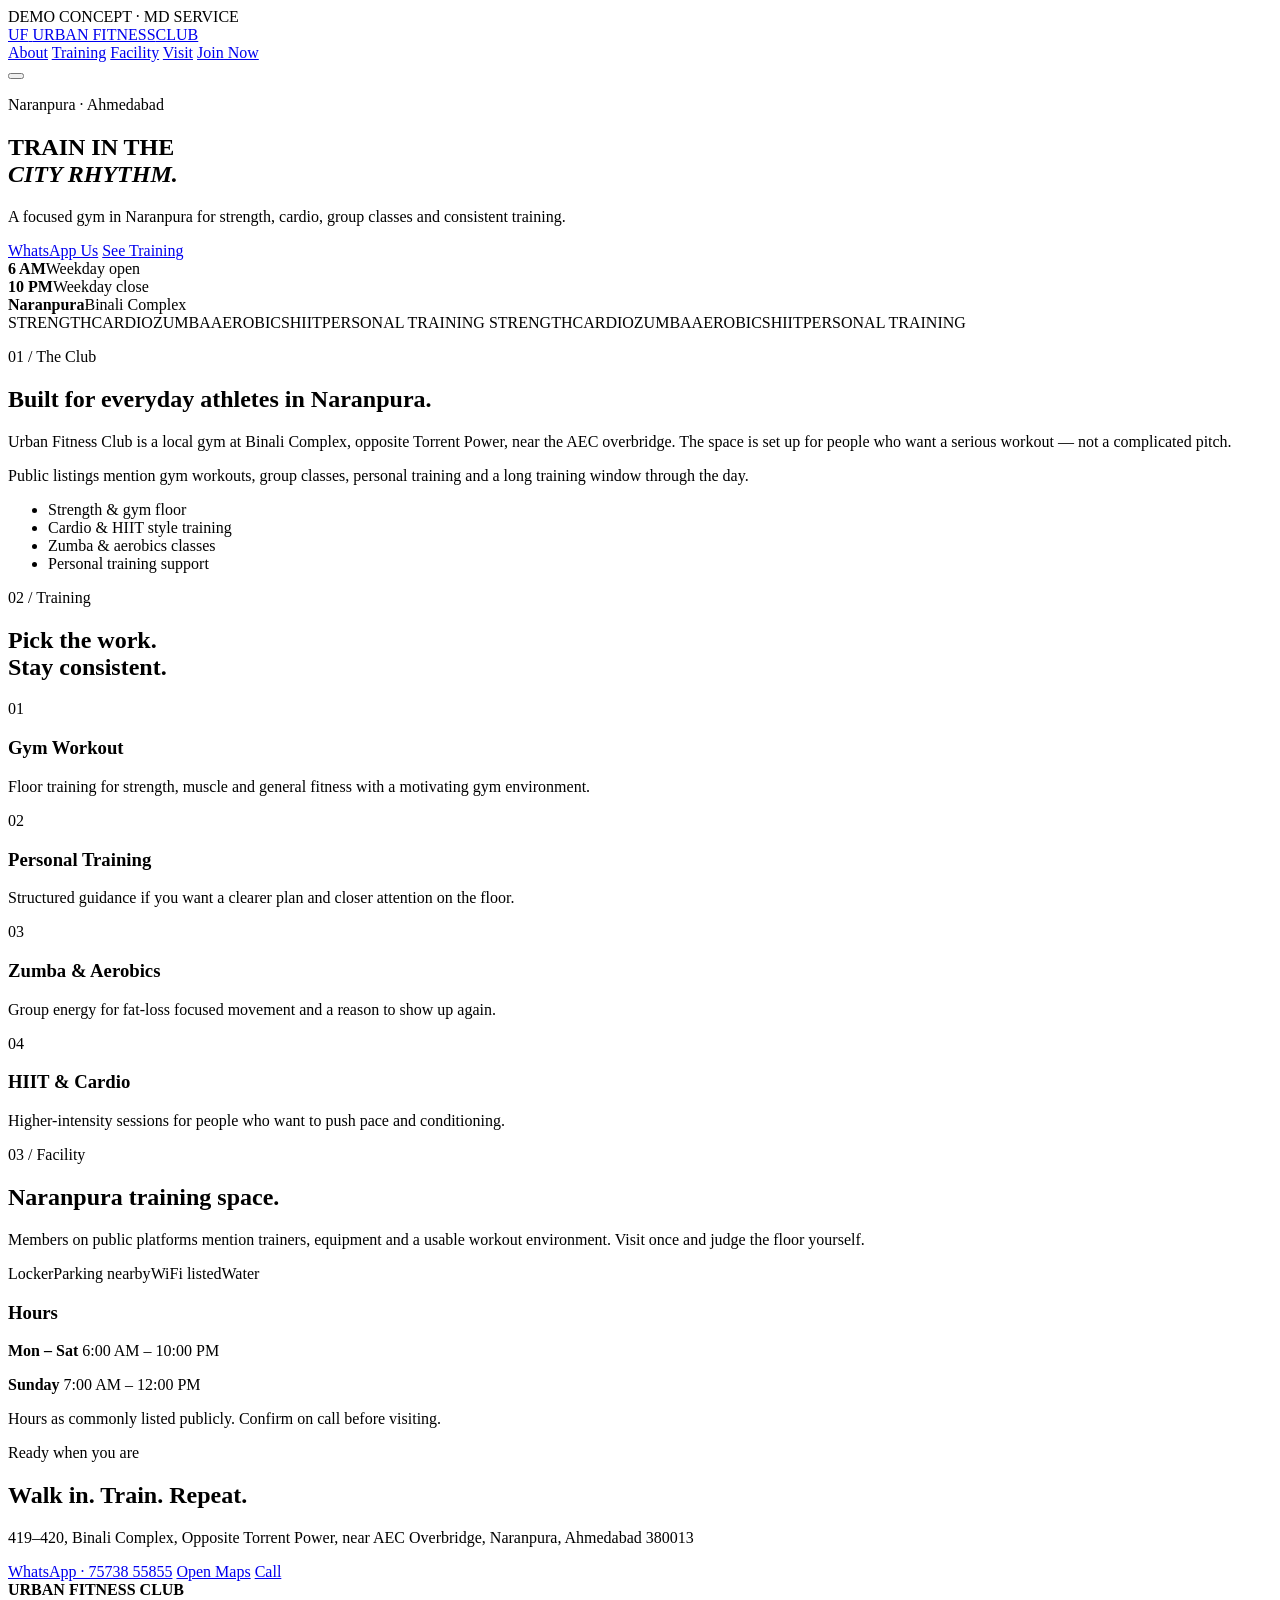
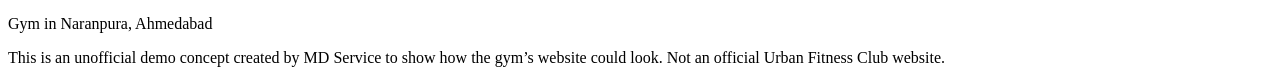
==== index.html @ 400e3967 "Add files via upload" ====
<!DOCTYPE html>
<html lang="en">
<head>
  <meta charset="UTF-8">
  <meta name="viewport" content="width=device-width, initial-scale=1.0">
  <title>Urban Fitness Club | Gym in Naranpura, Ahmedabad</title>
  <meta name="description" content="Urban Fitness Club — gym in Naranpura, Ahmedabad. Strength, cardio, Zumba, aerobics and personal training. Demo website by MD Service.">
  <meta name="robots" content="noindex, nofollow">
  <meta name="theme-color" content="#070708">
  <link rel="preconnect" href="https://fonts.googleapis.com">
  <link rel="preconnect" href="https://fonts.gstatic.com" crossorigin>
  <link href="https://fonts.googleapis.com/css2?family=Bebas+Neue&family=Manrope:wght@400;500;600;700;800&display=swap" rel="stylesheet">
  <link rel="stylesheet" href="css/style.css">
</head>
<body>
  <div class="demo-badge">DEMO CONCEPT · MD SERVICE</div>

  <header class="header" id="header">
    <div class="container nav-wrap">
      <a href="#home" class="logo">
        <span class="logo-mark">UF</span>
        <span class="logo-text">URBAN FITNESS<span>CLUB</span></span>
      </a>
      <nav class="nav" id="nav">
        <a href="#about">About</a>
        <a href="#training">Training</a>
        <a href="#facility">Facility</a>
        <a href="#visit">Visit</a>
        <a href="https://wa.me/917573855855?text=Hi%20Urban%20Fitness%20Club%2C%20I%20want%20to%20know%20about%20membership" class="nav-cta" target="_blank" rel="noopener">Join Now</a>
      </nav>
      <button class="menu-btn" id="menuBtn" aria-label="Menu"><span></span><span></span><span></span></button>
    </div>
  </header>

  <section class="hero" id="home">
    <div class="hero-bg"></div>
    <div class="hero-overlay"></div>
    <div class="container hero-grid">
      <div class="hero-copy reveal">
        <p class="eyebrow">Naranpura · Ahmedabad</p>
        <h1>TRAIN IN THE<br><em>CITY RHYTHM.</em></h1>
        <p class="lead">A focused gym in Naranpura for strength, cardio, group classes and consistent training.</p>
        <div class="hero-actions">
          <a class="btn btn-lime" href="https://wa.me/917573855855?text=Hi%20Urban%20Fitness%20Club%2C%20I%20want%20to%20visit" target="_blank" rel="noopener">WhatsApp Us</a>
          <a class="btn btn-ghost" href="#training">See Training</a>
        </div>
        <div class="hero-meta">
          <div><strong>6 AM</strong><span>Weekday open</span></div>
          <div><strong>10 PM</strong><span>Weekday close</span></div>
          <div><strong>Naranpura</strong><span>Binali Complex</span></div>
        </div>
      </div>
    </div>
  </section>

  <section class="strip">
    <div class="marquee">
      <span>STRENGTH</span><span>CARDIO</span><span>ZUMBA</span><span>AEROBICS</span><span>HIIT</span><span>PERSONAL TRAINING</span>
      <span>STRENGTH</span><span>CARDIO</span><span>ZUMBA</span><span>AEROBICS</span><span>HIIT</span><span>PERSONAL TRAINING</span>
    </div>
  </section>

  <section class="section about" id="about">
    <div class="container about-grid">
      <div class="about-photo reveal"></div>
      <div class="about-text reveal">
        <p class="eyebrow">01 / The Club</p>
        <h2>Built for everyday athletes in Naranpura.</h2>
        <p>Urban Fitness Club is a local gym at Binali Complex, opposite Torrent Power, near the AEC overbridge. The space is set up for people who want a serious workout — not a complicated pitch.</p>
        <p>Public listings mention gym workouts, group classes, personal training and a long training window through the day.</p>
        <ul class="ticks">
          <li>Strength & gym floor</li>
          <li>Cardio & HIIT style training</li>
          <li>Zumba & aerobics classes</li>
          <li>Personal training support</li>
        </ul>
      </div>
    </div>
  </section>

  <section class="section training" id="training">
    <div class="container">
      <div class="section-head reveal">
        <p class="eyebrow">02 / Training</p>
        <h2>Pick the work.<br>Stay consistent.</h2>
      </div>
      <div class="cards">
        <article class="card reveal">
          <span>01</span>
          <h3>Gym Workout</h3>
          <p>Floor training for strength, muscle and general fitness with a motivating gym environment.</p>
        </article>
        <article class="card reveal">
          <span>02</span>
          <h3>Personal Training</h3>
          <p>Structured guidance if you want a clearer plan and closer attention on the floor.</p>
        </article>
        <article class="card reveal">
          <span>03</span>
          <h3>Zumba & Aerobics</h3>
          <p>Group energy for fat-loss focused movement and a reason to show up again.</p>
        </article>
        <article class="card reveal">
          <span>04</span>
          <h3>HIIT & Cardio</h3>
          <p>Higher-intensity sessions for people who want to push pace and conditioning.</p>
        </article>
      </div>
    </div>
  </section>

  <section class="section facility" id="facility">
    <div class="container facility-grid">
      <div class="reveal">
        <p class="eyebrow">03 / Facility</p>
        <h2>Naranpura training space.</h2>
        <p>Members on public platforms mention trainers, equipment and a usable workout environment. Visit once and judge the floor yourself.</p>
        <div class="pills">
          <span>Locker</span><span>Parking nearby</span><span>WiFi listed</span><span>Water</span>
        </div>
      </div>
      <div class="hours reveal">
        <h3>Hours</h3>
        <p><b>Mon – Sat</b> 6:00 AM – 10:00 PM</p>
        <p><b>Sunday</b> 7:00 AM – 12:00 PM</p>
        <p class="fine">Hours as commonly listed publicly. Confirm on call before visiting.</p>
      </div>
    </div>
  </section>

  <section class="cta-band" id="visit">
    <div class="container cta-inner reveal">
      <p class="eyebrow light">Ready when you are</p>
      <h2>Walk in. Train. Repeat.</h2>
      <p>419–420, Binali Complex, Opposite Torrent Power, near AEC Overbridge, Naranpura, Ahmedabad 380013</p>
      <div class="hero-actions">
        <a class="btn btn-lime" href="https://wa.me/917573855855" target="_blank" rel="noopener">WhatsApp · 75738 55855</a>
        <a class="btn btn-ghost" href="https://maps.app.goo.gl/8tFq7s9jig39hPPo7" target="_blank" rel="noopener">Open Maps</a>
        <a class="btn btn-ghost" href="tel:+917573855855">Call</a>
      </div>
    </div>
  </section>

  <footer class="footer">
    <div class="container foot">
      <div>
        <strong>URBAN FITNESS CLUB</strong>
        <p>Gym in Naranpura, Ahmedabad</p>
      </div>
      <p class="fine">This is an unofficial demo concept created by MD Service to show how the gym’s website could look. Not an official Urban Fitness Club website.</p>
    </div>
  </footer>

  <script src="js/script.js"></script>
</body>
</html>
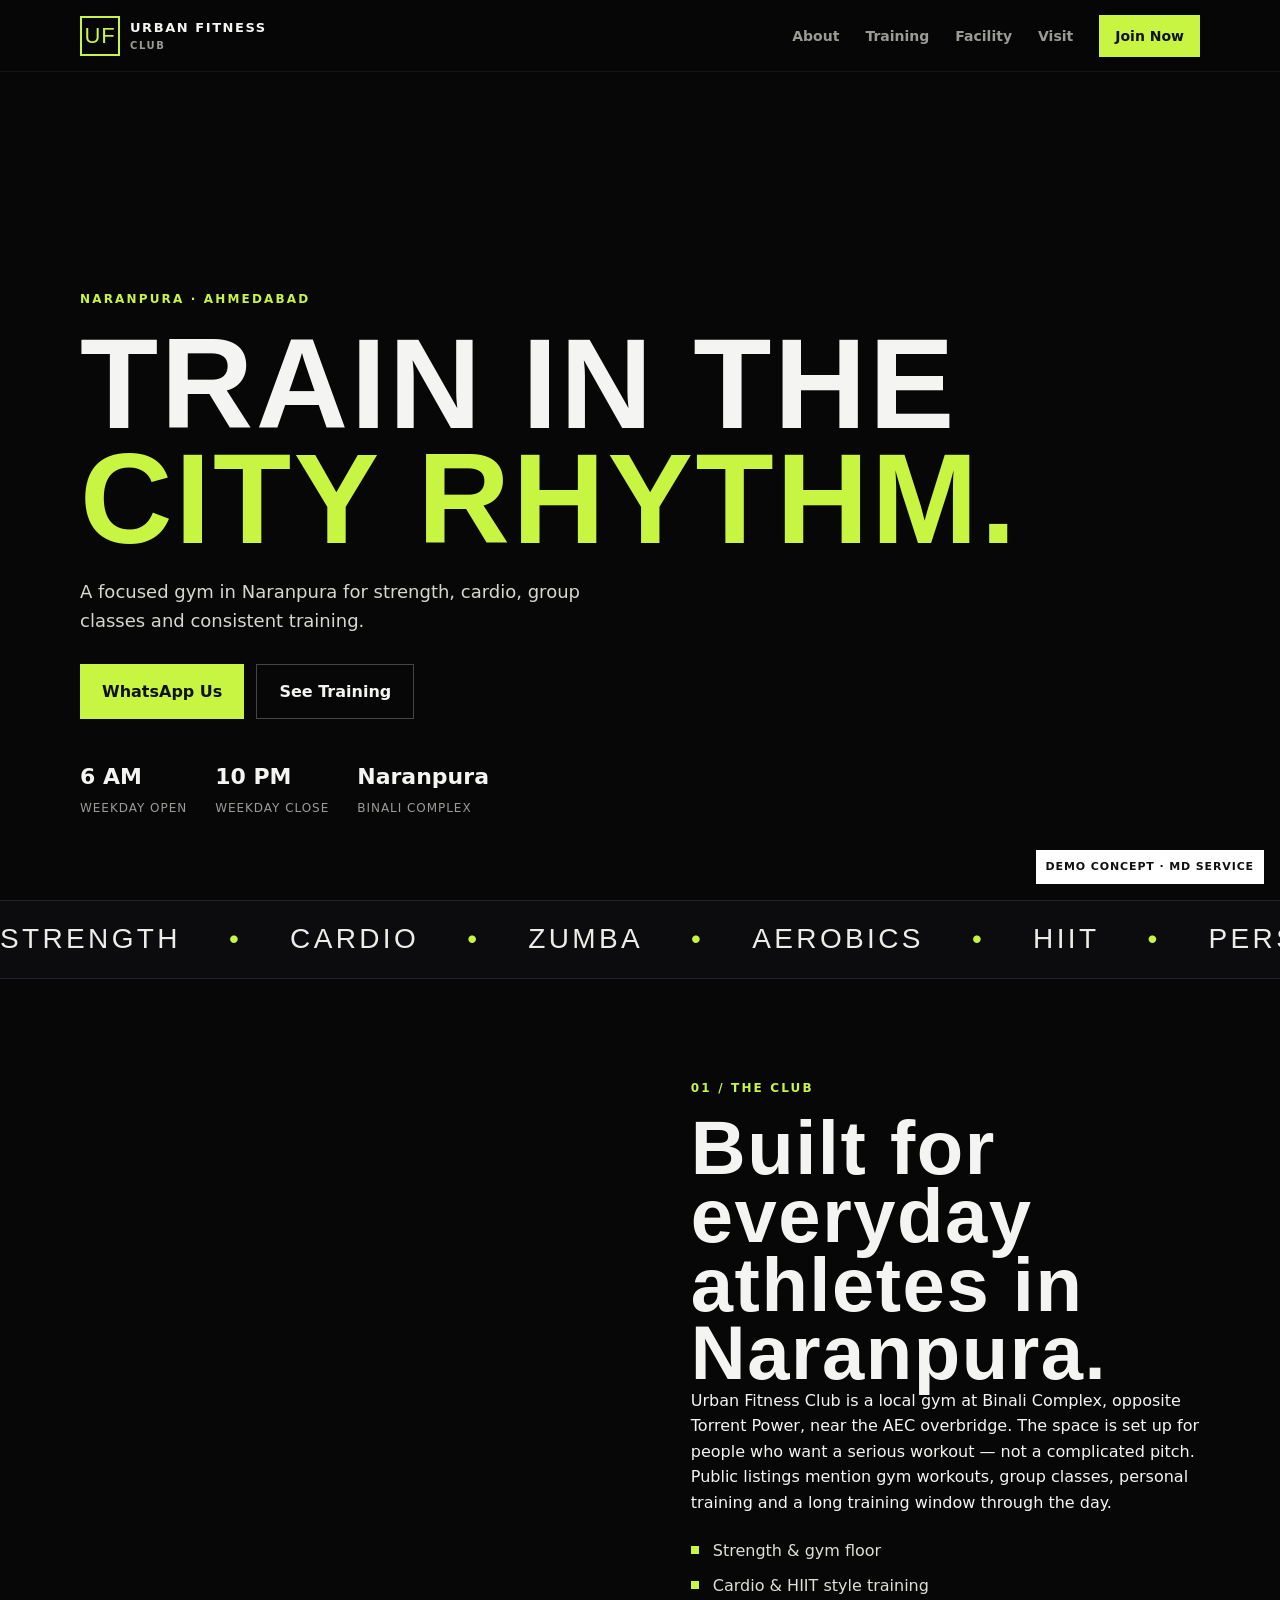
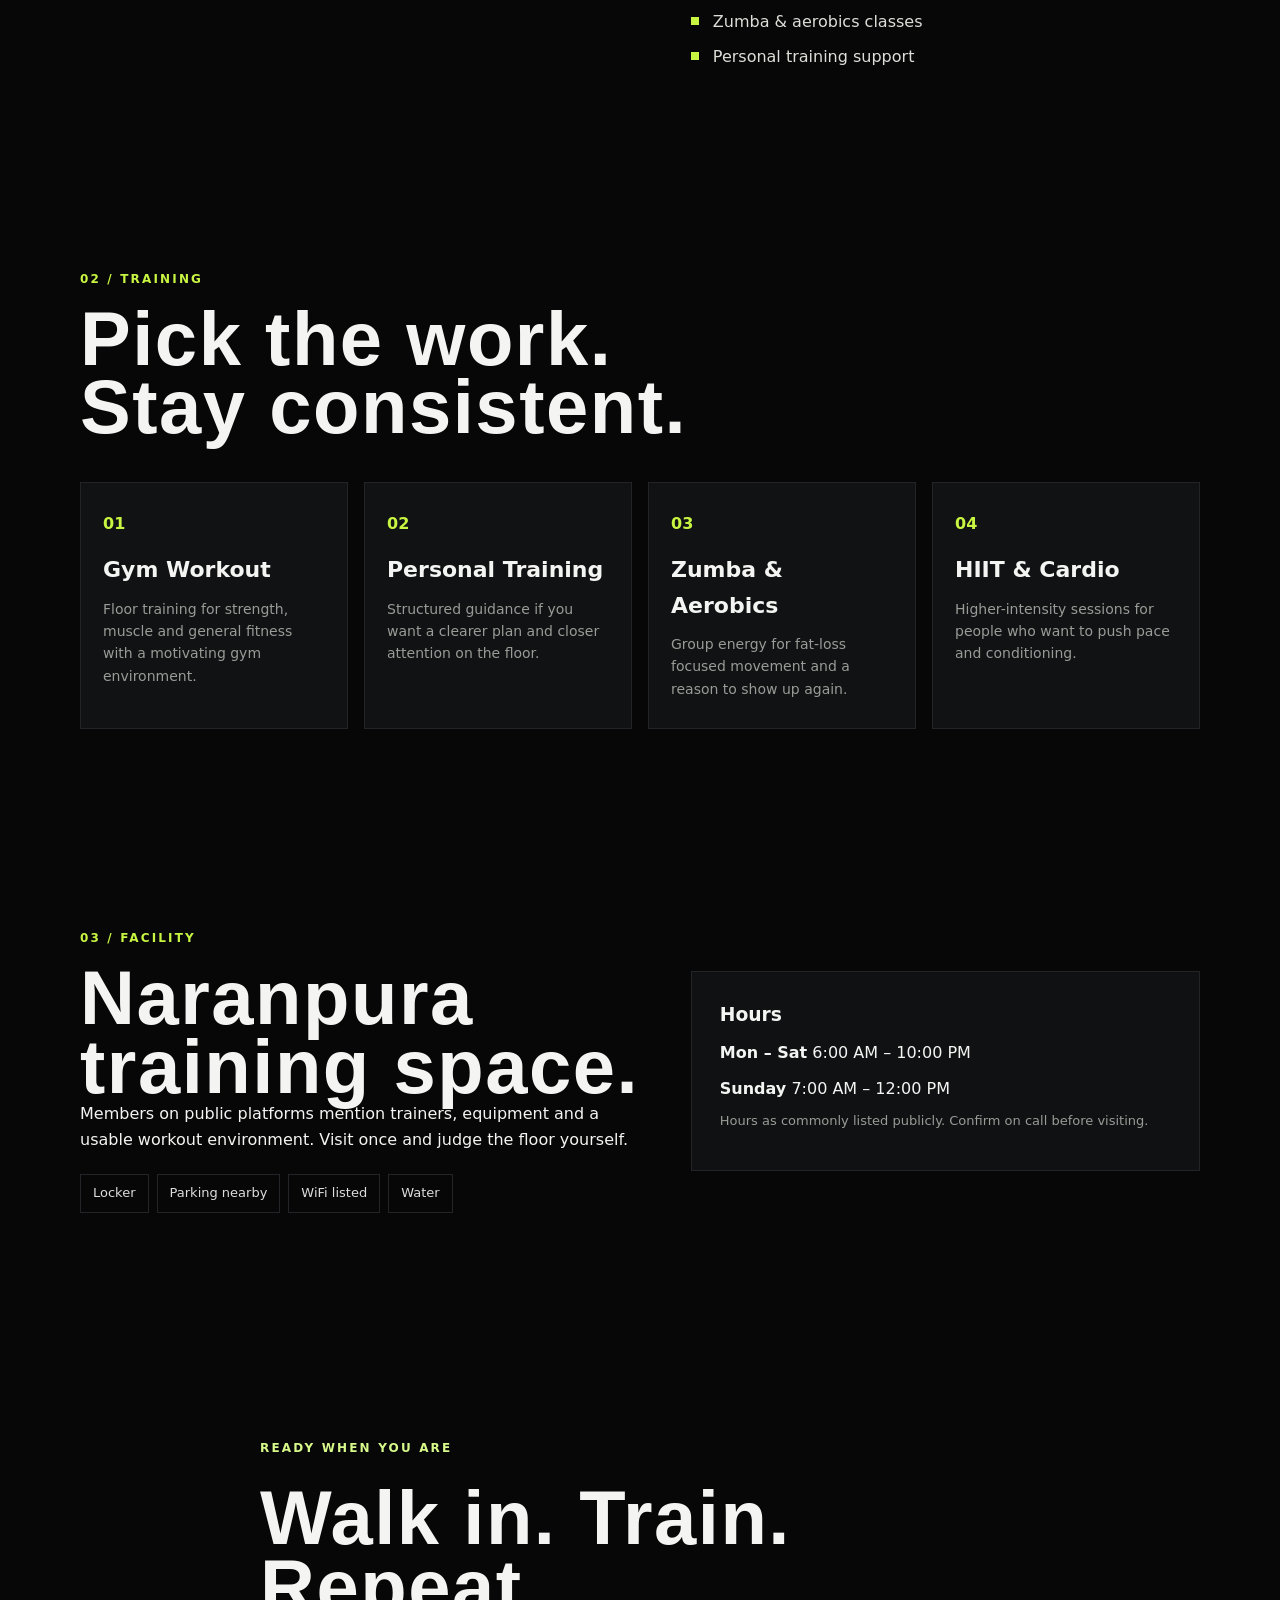
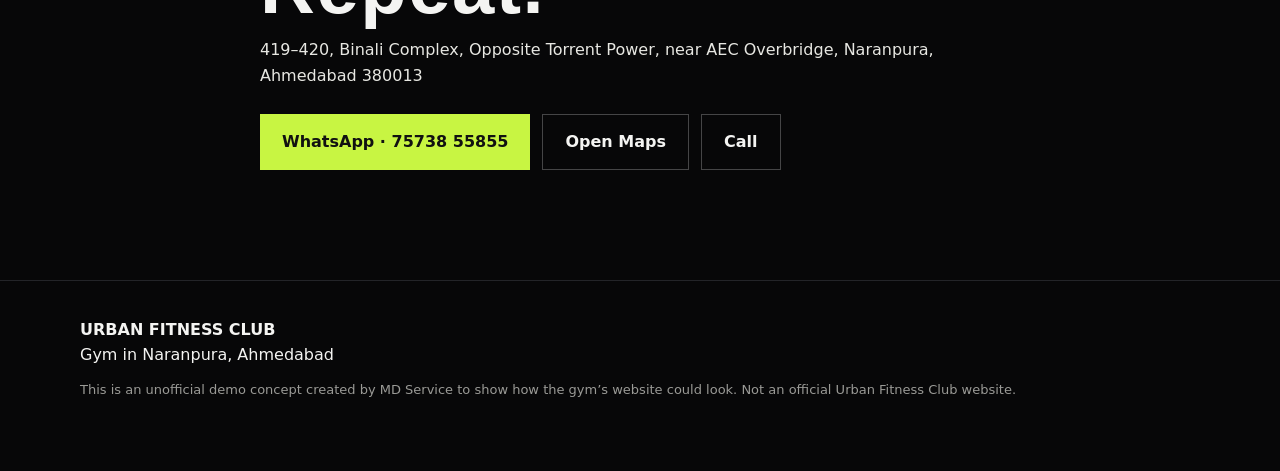
==== commit 24fbfc40: "Rename gymdemo-index.html to index.html" ====
--- a/index.html
+++ b/index.html
@@ -10,7 +10,160 @@
   <link rel="preconnect" href="https://fonts.googleapis.com">
   <link rel="preconnect" href="https://fonts.gstatic.com" crossorigin>
   <link href="https://fonts.googleapis.com/css2?family=Bebas+Neue&family=Manrope:wght@400;500;600;700;800&display=swap" rel="stylesheet">
-  <link rel="stylesheet" href="css/style.css">
+  <style>
+:root {
+  --bg: #070708;
+  --card: #111214;
+  --line: #232428;
+  --text: #f4f4f2;
+  --muted: #9a9a96;
+  --lime: #c8f542;
+  --lime-2: #9adf20;
+}
+* { box-sizing: border-box; margin: 0; padding: 0; }
+html { scroll-behavior: smooth; }
+body {
+  font-family: Manrope, system-ui, sans-serif;
+  background: var(--bg);
+  color: var(--text);
+  line-height: 1.6;
+  overflow-x: hidden;
+}
+img { max-width: 100%; display: block; }
+a { color: inherit; text-decoration: none; }
+.container { width: min(1120px, calc(100% - 40px)); margin: 0 auto; }
+
+.demo-badge {
+  position: fixed; right: 16px; bottom: 16px; z-index: 50;
+  background: #fff; color: #111; font-size: 11px; font-weight: 800;
+  letter-spacing: .08em; padding: 8px 10px;
+}
+
+.header {
+  position: fixed; inset: 0 0 auto 0; z-index: 40;
+  height: 72px; backdrop-filter: blur(16px);
+  background: rgba(7,7,8,.72); border-bottom: 1px solid rgba(255,255,255,.06);
+}
+.nav-wrap { height: 72px; display: flex; align-items: center; justify-content: space-between; }
+.logo { display: flex; align-items: center; gap: 10px; }
+.logo-mark {
+  width: 40px; height: 40px; display: grid; place-items: center;
+  border: 2px solid var(--lime); color: var(--lime);
+  font-family: "Bebas Neue", sans-serif; font-size: 22px; letter-spacing: .04em;
+}
+.logo-text { font-weight: 800; font-size: 13px; letter-spacing: .12em; }
+.logo-text span { display: block; color: var(--muted); font-weight: 600; font-size: 10px; }
+.nav { display: flex; align-items: center; gap: 26px; }
+.nav a { color: var(--muted); font-size: 14px; font-weight: 600; }
+.nav a:hover { color: #fff; }
+.nav-cta {
+  background: var(--lime) !important; color: #111 !important;
+  padding: 10px 16px; font-weight: 800 !important;
+}
+.menu-btn { display: none; background: none; border: 0; width: 28px; cursor: pointer; }
+.menu-btn span { display: block; height: 2px; background: #fff; margin: 6px 0; }
+
+.hero { min-height: 100vh; position: relative; display: grid; align-items: end; padding: 140px 0 80px; }
+.hero-bg {
+  position: absolute; inset: 0;
+  background:
+    url("https://images.unsplash.com/photo-1534438327276-14e5300c3a48?auto=format&fit=crop&w=1800&q=70") center/cover no-repeat;
+  transform: scale(1.08);
+  animation: ken 18s ease-in-out infinite alternate;
+}
+.hero-overlay {
+  position: absolute; inset: 0;
+  background: linear-gradient(90deg, rgba(7,7,8,.92) 12%, rgba(7,7,8,.55) 55%, rgba(7,7,8,.2));
+}
+.hero-grid { position: relative; z-index: 1; }
+.eyebrow {
+  color: var(--lime); font-weight: 800; letter-spacing: .18em;
+  text-transform: uppercase; font-size: 12px; margin-bottom: 16px;
+}
+.eyebrow.light { color: #d7f98a; }
+h1, h2 { font-family: "Bebas Neue", sans-serif; line-height: .9; letter-spacing: .02em; }
+h1 { font-size: clamp(64px, 12vw, 128px); }
+h1 em { font-style: normal; color: var(--lime); }
+h2 { font-size: clamp(42px, 7vw, 76px); }
+.lead { max-width: 520px; color: #d7d7d2; font-size: 18px; margin: 22px 0 28px; }
+.hero-actions { display: flex; flex-wrap: wrap; gap: 12px; }
+.btn { display: inline-flex; align-items: center; justify-content: center; padding: 14px 22px; font-weight: 800; transition: transform .25s, background .25s; }
+.btn:hover { transform: translateY(-2px); }
+.btn-lime { background: var(--lime); color: #111; }
+.btn-ghost { border: 1px solid rgba(255,255,255,.25); }
+.hero-meta { display: flex; gap: 28px; margin-top: 40px; }
+.hero-meta strong { display: block; font-size: 22px; }
+.hero-meta span { color: var(--muted); font-size: 12px; letter-spacing: .08em; text-transform: uppercase; }
+
+.strip { border-top: 1px solid var(--line); border-bottom: 1px solid var(--line); overflow: hidden; background: #0c0c0e; }
+.marquee { display: flex; gap: 48px; padding: 16px 0; width: max-content; animation: slide 22s linear infinite; font-family: "Bebas Neue", sans-serif; font-size: 28px; letter-spacing: .12em; color: #ecece8; }
+.marquee span { position: relative; }
+.marquee span::after { content: "•"; color: var(--lime); margin-left: 48px; }
+
+.section { padding: 100px 0; }
+.about-grid, .facility-grid { display: grid; grid-template-columns: 1.05fr .95fr; gap: 48px; align-items: center; }
+.about-photo {
+  min-height: 460px;
+  background: url("https://images.unsplash.com/photo-1571902943202-507ec2618e8f?auto=format&fit=crop&w=1200&q=70") center/cover;
+  filter: grayscale(.25) contrast(1.05);
+  animation: rise .8s ease both;
+}
+.ticks { margin-top: 22px; display: grid; gap: 10px; color: #deded8; }
+.ticks li { list-style: none; padding-left: 22px; position: relative; }
+.ticks li::before { content: ""; width: 8px; height: 8px; background: var(--lime); position: absolute; left: 0; top: 8px; }
+
+.section-head { margin-bottom: 40px; }
+.cards { display: grid; grid-template-columns: repeat(4, 1fr); gap: 16px; }
+.card {
+  background: var(--card); border: 1px solid var(--line); padding: 28px 22px;
+  transition: transform .35s ease, border-color .35s, background .35s;
+}
+.card:hover { transform: translateY(-8px); border-color: #3a3d2a; background: #15170f; }
+.card span { color: var(--lime); font-weight: 800; }
+.card h3 { margin: 16px 0 10px; font-size: 22px; }
+.card p { color: var(--muted); font-size: 14px; }
+
+.pills { display: flex; flex-wrap: wrap; gap: 8px; margin-top: 22px; }
+.pills span { border: 1px solid var(--line); padding: 8px 12px; font-size: 13px; color: #ddd; }
+.hours { background: #101113; border: 1px solid var(--line); padding: 28px; }
+.hours p { margin: 10px 0; }
+.fine { color: var(--muted); font-size: 13px; }
+
+.cta-band {
+  padding: 110px 0;
+  background:
+    linear-gradient(180deg, rgba(7,7,8,.55), rgba(7,7,8,.82)),
+    url("https://images.unsplash.com/photo-1517836357463-d25dfeac3438?auto=format&fit=crop&w=1800&q=70") center/cover;
+}
+.cta-inner { max-width: 760px; }
+.cta-inner p { margin: 16px 0 26px; color: #e7e7e2; }
+
+.footer { border-top: 1px solid var(--line); padding: 36px 0 70px; }
+.foot { display: grid; gap: 12px; }
+
+.reveal { opacity: 0; transform: translateY(24px); animation: rise .8s ease forwards; }
+.card:nth-child(2) { animation-delay: .08s; }
+.card:nth-child(3) { animation-delay: .16s; }
+.card:nth-child(4) { animation-delay: .24s; }
+
+@keyframes rise { to { opacity: 1; transform: none; } }
+@keyframes ken { to { transform: scale(1.16) translateY(-2%); } }
+@keyframes slide { to { transform: translateX(-50%); } }
+
+@media (max-width: 900px) {
+  .cards, .about-grid, .facility-grid { grid-template-columns: 1fr; }
+  .nav {
+    position: fixed; top: 72px; left: 0; right: 0;
+    background: #070708; flex-direction: column; padding: 24px;
+    transform: translateY(-120%); opacity: 0; pointer-events: none; transition: .3s;
+  }
+  .nav.open { transform: none; opacity: 1; pointer-events: auto; }
+  .menu-btn { display: block; }
+  .hero-meta { flex-wrap: wrap; }
+  h1 { font-size: 64px; }
+}
+
+  </style>
 </head>
 <body>
   <div class="demo-badge">DEMO CONCEPT · MD SERVICE</div>
@@ -151,6 +304,19 @@
     </div>
   </footer>
 
-  <script src="js/script.js"></script>
+  <script>
+const nav = document.getElementById('nav');
+const btn = document.getElementById('menuBtn');
+if (btn && nav) {
+  btn.addEventListener('click', () => nav.classList.toggle('open'));
+  nav.querySelectorAll('a').forEach(a => a.addEventListener('click', () => nav.classList.remove('open')));
+}
+const header = document.getElementById('header');
+window.addEventListener('scroll', () => {
+  if (!header) return;
+  header.style.background = window.scrollY > 20 ? 'rgba(7,7,8,.92)' : 'rgba(7,7,8,.72)';
+});
+
+  </script>
 </body>
 </html>
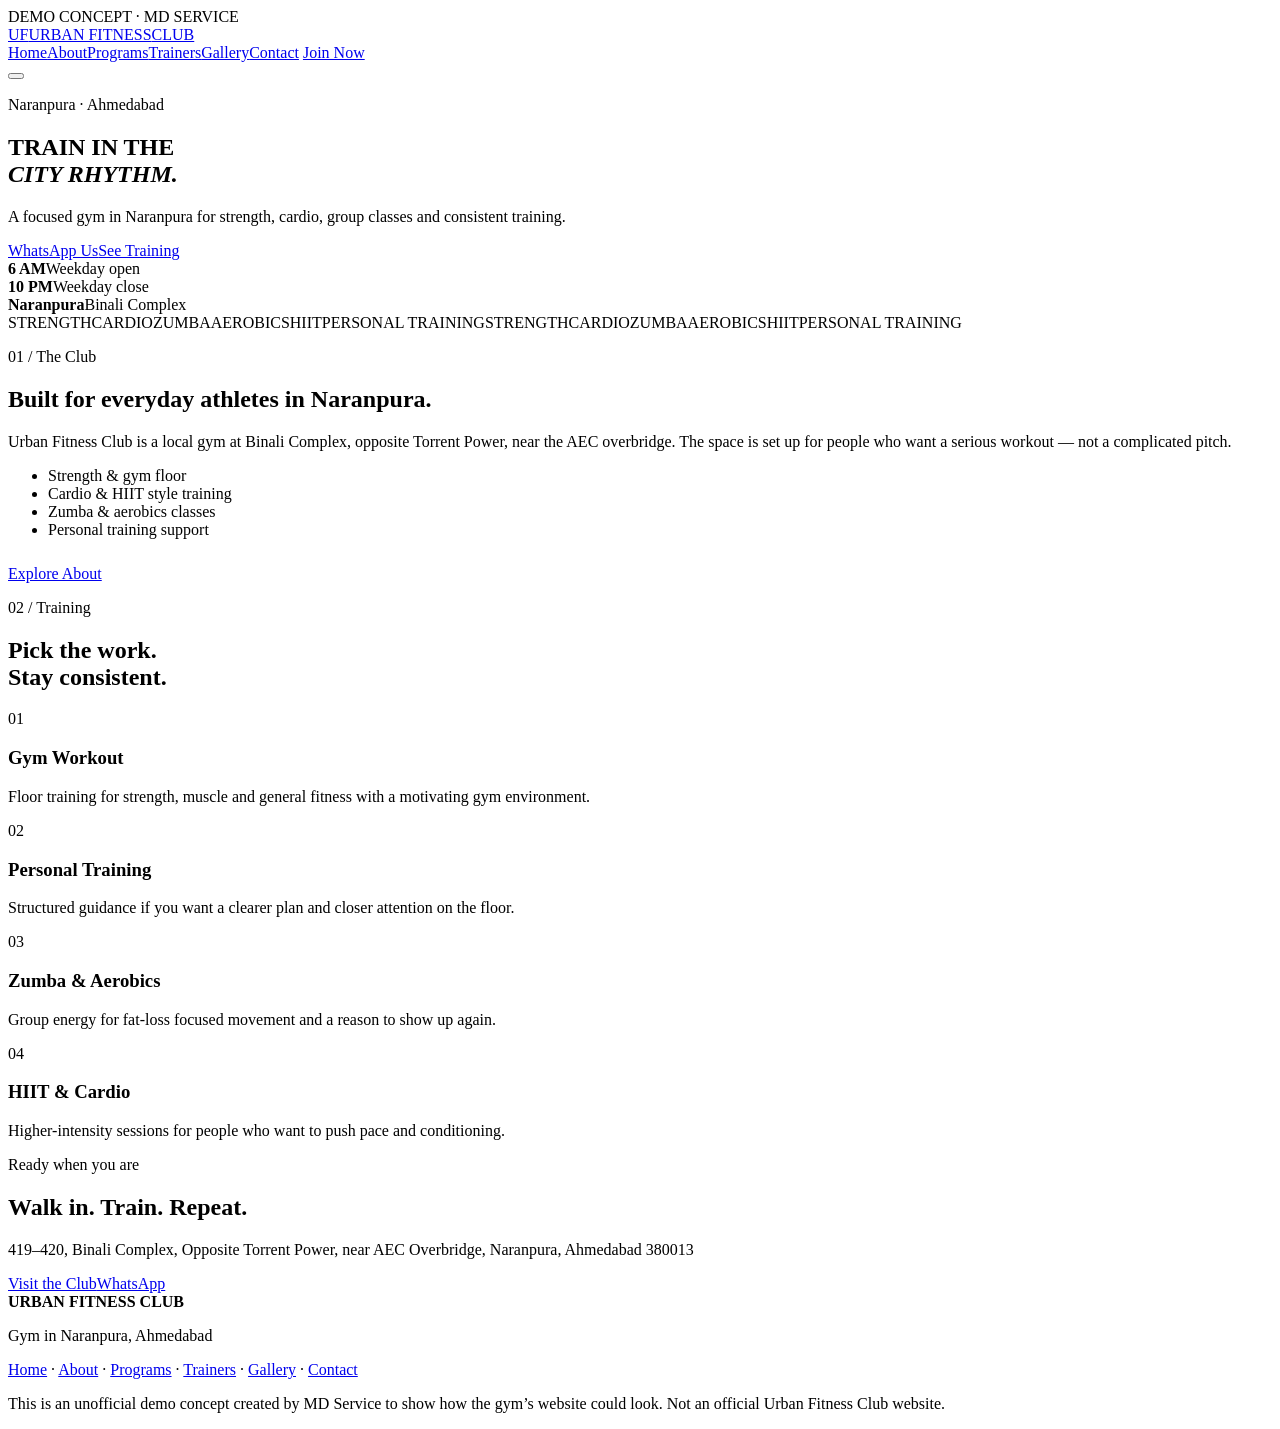
==== commit d4f6949c: "Add files via upload" ====
--- a/index.html
+++ b/index.html
@@ -1,322 +1,40 @@
 <!DOCTYPE html>
 <html lang="en">
 <head>
-  <meta charset="UTF-8">
-  <meta name="viewport" content="width=device-width, initial-scale=1.0">
-  <title>Urban Fitness Club | Gym in Naranpura, Ahmedabad</title>
-  <meta name="description" content="Urban Fitness Club — gym in Naranpura, Ahmedabad. Strength, cardio, Zumba, aerobics and personal training. Demo website by MD Service.">
-  <meta name="robots" content="noindex, nofollow">
-  <meta name="theme-color" content="#070708">
-  <link rel="preconnect" href="https://fonts.googleapis.com">
-  <link rel="preconnect" href="https://fonts.gstatic.com" crossorigin>
-  <link href="https://fonts.googleapis.com/css2?family=Bebas+Neue&family=Manrope:wght@400;500;600;700;800&display=swap" rel="stylesheet">
-  <style>
-:root {
-  --bg: #070708;
-  --card: #111214;
-  --line: #232428;
-  --text: #f4f4f2;
-  --muted: #9a9a96;
-  --lime: #c8f542;
-  --lime-2: #9adf20;
-}
-* { box-sizing: border-box; margin: 0; padding: 0; }
-html { scroll-behavior: smooth; }
-body {
-  font-family: Manrope, system-ui, sans-serif;
-  background: var(--bg);
-  color: var(--text);
-  line-height: 1.6;
-  overflow-x: hidden;
-}
-img { max-width: 100%; display: block; }
-a { color: inherit; text-decoration: none; }
-.container { width: min(1120px, calc(100% - 40px)); margin: 0 auto; }
-
-.demo-badge {
-  position: fixed; right: 16px; bottom: 16px; z-index: 50;
-  background: #fff; color: #111; font-size: 11px; font-weight: 800;
-  letter-spacing: .08em; padding: 8px 10px;
-}
-
-.header {
-  position: fixed; inset: 0 0 auto 0; z-index: 40;
-  height: 72px; backdrop-filter: blur(16px);
-  background: rgba(7,7,8,.72); border-bottom: 1px solid rgba(255,255,255,.06);
-}
-.nav-wrap { height: 72px; display: flex; align-items: center; justify-content: space-between; }
-.logo { display: flex; align-items: center; gap: 10px; }
-.logo-mark {
-  width: 40px; height: 40px; display: grid; place-items: center;
-  border: 2px solid var(--lime); color: var(--lime);
-  font-family: "Bebas Neue", sans-serif; font-size: 22px; letter-spacing: .04em;
-}
-.logo-text { font-weight: 800; font-size: 13px; letter-spacing: .12em; }
-.logo-text span { display: block; color: var(--muted); font-weight: 600; font-size: 10px; }
-.nav { display: flex; align-items: center; gap: 26px; }
-.nav a { color: var(--muted); font-size: 14px; font-weight: 600; }
-.nav a:hover { color: #fff; }
-.nav-cta {
-  background: var(--lime) !important; color: #111 !important;
-  padding: 10px 16px; font-weight: 800 !important;
-}
-.menu-btn { display: none; background: none; border: 0; width: 28px; cursor: pointer; }
-.menu-btn span { display: block; height: 2px; background: #fff; margin: 6px 0; }
-
-.hero { min-height: 100vh; position: relative; display: grid; align-items: end; padding: 140px 0 80px; }
-.hero-bg {
-  position: absolute; inset: 0;
-  background:
-    url("https://images.unsplash.com/photo-1534438327276-14e5300c3a48?auto=format&fit=crop&w=1800&q=70") center/cover no-repeat;
-  transform: scale(1.08);
-  animation: ken 18s ease-in-out infinite alternate;
-}
-.hero-overlay {
-  position: absolute; inset: 0;
-  background: linear-gradient(90deg, rgba(7,7,8,.92) 12%, rgba(7,7,8,.55) 55%, rgba(7,7,8,.2));
-}
-.hero-grid { position: relative; z-index: 1; }
-.eyebrow {
-  color: var(--lime); font-weight: 800; letter-spacing: .18em;
-  text-transform: uppercase; font-size: 12px; margin-bottom: 16px;
-}
-.eyebrow.light { color: #d7f98a; }
-h1, h2 { font-family: "Bebas Neue", sans-serif; line-height: .9; letter-spacing: .02em; }
-h1 { font-size: clamp(64px, 12vw, 128px); }
-h1 em { font-style: normal; color: var(--lime); }
-h2 { font-size: clamp(42px, 7vw, 76px); }
-.lead { max-width: 520px; color: #d7d7d2; font-size: 18px; margin: 22px 0 28px; }
-.hero-actions { display: flex; flex-wrap: wrap; gap: 12px; }
-.btn { display: inline-flex; align-items: center; justify-content: center; padding: 14px 22px; font-weight: 800; transition: transform .25s, background .25s; }
-.btn:hover { transform: translateY(-2px); }
-.btn-lime { background: var(--lime); color: #111; }
-.btn-ghost { border: 1px solid rgba(255,255,255,.25); }
-.hero-meta { display: flex; gap: 28px; margin-top: 40px; }
-.hero-meta strong { display: block; font-size: 22px; }
-.hero-meta span { color: var(--muted); font-size: 12px; letter-spacing: .08em; text-transform: uppercase; }
-
-.strip { border-top: 1px solid var(--line); border-bottom: 1px solid var(--line); overflow: hidden; background: #0c0c0e; }
-.marquee { display: flex; gap: 48px; padding: 16px 0; width: max-content; animation: slide 22s linear infinite; font-family: "Bebas Neue", sans-serif; font-size: 28px; letter-spacing: .12em; color: #ecece8; }
-.marquee span { position: relative; }
-.marquee span::after { content: "•"; color: var(--lime); margin-left: 48px; }
-
-.section { padding: 100px 0; }
-.about-grid, .facility-grid { display: grid; grid-template-columns: 1.05fr .95fr; gap: 48px; align-items: center; }
-.about-photo {
-  min-height: 460px;
-  background: url("https://images.unsplash.com/photo-1571902943202-507ec2618e8f?auto=format&fit=crop&w=1200&q=70") center/cover;
-  filter: grayscale(.25) contrast(1.05);
-  animation: rise .8s ease both;
-}
-.ticks { margin-top: 22px; display: grid; gap: 10px; color: #deded8; }
-.ticks li { list-style: none; padding-left: 22px; position: relative; }
-.ticks li::before { content: ""; width: 8px; height: 8px; background: var(--lime); position: absolute; left: 0; top: 8px; }
-
-.section-head { margin-bottom: 40px; }
-.cards { display: grid; grid-template-columns: repeat(4, 1fr); gap: 16px; }
-.card {
-  background: var(--card); border: 1px solid var(--line); padding: 28px 22px;
-  transition: transform .35s ease, border-color .35s, background .35s;
-}
-.card:hover { transform: translateY(-8px); border-color: #3a3d2a; background: #15170f; }
-.card span { color: var(--lime); font-weight: 800; }
-.card h3 { margin: 16px 0 10px; font-size: 22px; }
-.card p { color: var(--muted); font-size: 14px; }
-
-.pills { display: flex; flex-wrap: wrap; gap: 8px; margin-top: 22px; }
-.pills span { border: 1px solid var(--line); padding: 8px 12px; font-size: 13px; color: #ddd; }
-.hours { background: #101113; border: 1px solid var(--line); padding: 28px; }
-.hours p { margin: 10px 0; }
-.fine { color: var(--muted); font-size: 13px; }
-
-.cta-band {
-  padding: 110px 0;
-  background:
-    linear-gradient(180deg, rgba(7,7,8,.55), rgba(7,7,8,.82)),
-    url("https://images.unsplash.com/photo-1517836357463-d25dfeac3438?auto=format&fit=crop&w=1800&q=70") center/cover;
-}
-.cta-inner { max-width: 760px; }
-.cta-inner p { margin: 16px 0 26px; color: #e7e7e2; }
-
-.footer { border-top: 1px solid var(--line); padding: 36px 0 70px; }
-.foot { display: grid; gap: 12px; }
-
-.reveal { opacity: 0; transform: translateY(24px); animation: rise .8s ease forwards; }
-.card:nth-child(2) { animation-delay: .08s; }
-.card:nth-child(3) { animation-delay: .16s; }
-.card:nth-child(4) { animation-delay: .24s; }
-
-@keyframes rise { to { opacity: 1; transform: none; } }
-@keyframes ken { to { transform: scale(1.16) translateY(-2%); } }
-@keyframes slide { to { transform: translateX(-50%); } }
-
-@media (max-width: 900px) {
-  .cards, .about-grid, .facility-grid { grid-template-columns: 1fr; }
-  .nav {
-    position: fixed; top: 72px; left: 0; right: 0;
-    background: #070708; flex-direction: column; padding: 24px;
-    transform: translateY(-120%); opacity: 0; pointer-events: none; transition: .3s;
-  }
-  .nav.open { transform: none; opacity: 1; pointer-events: auto; }
-  .menu-btn { display: block; }
-  .hero-meta { flex-wrap: wrap; }
-  h1 { font-size: 64px; }
-}
-
-  </style>
+<meta charset="UTF-8">
+<meta name="viewport" content="width=device-width, initial-scale=1.0">
+<title>Urban Fitness Club | Gym in Naranpura, Ahmedabad</title><meta name="description" content="Urban Fitness Club — gym in Naranpura, Ahmedabad. Strength, cardio, Zumba, aerobics and personal training. Demo website by MD Service.">
+<link rel="preconnect" href="https://fonts.googleapis.com">
+<link rel="preconnect" href="https://fonts.gstatic.com" crossorigin>
+<link href="https://fonts.googleapis.com/css2?family=Bebas+Neue&family=Manrope:wght@400;500;600;700;800&display=swap" rel="stylesheet">
+<link rel="stylesheet" href="css/style.css">
 </head>
 <body>
-  <div class="demo-badge">DEMO CONCEPT · MD SERVICE</div>
-
-  <header class="header" id="header">
-    <div class="container nav-wrap">
-      <a href="#home" class="logo">
-        <span class="logo-mark">UF</span>
-        <span class="logo-text">URBAN FITNESS<span>CLUB</span></span>
-      </a>
-      <nav class="nav" id="nav">
-        <a href="#about">About</a>
-        <a href="#training">Training</a>
-        <a href="#facility">Facility</a>
-        <a href="#visit">Visit</a>
-        <a href="https://wa.me/917573855855?text=Hi%20Urban%20Fitness%20Club%2C%20I%20want%20to%20know%20about%20membership" class="nav-cta" target="_blank" rel="noopener">Join Now</a>
-      </nav>
-      <button class="menu-btn" id="menuBtn" aria-label="Menu"><span></span><span></span><span></span></button>
-    </div>
-  </header>
-
-  <section class="hero" id="home">
-    <div class="hero-bg"></div>
-    <div class="hero-overlay"></div>
-    <div class="container hero-grid">
-      <div class="hero-copy reveal">
-        <p class="eyebrow">Naranpura · Ahmedabad</p>
-        <h1>TRAIN IN THE<br><em>CITY RHYTHM.</em></h1>
-        <p class="lead">A focused gym in Naranpura for strength, cardio, group classes and consistent training.</p>
-        <div class="hero-actions">
-          <a class="btn btn-lime" href="https://wa.me/917573855855?text=Hi%20Urban%20Fitness%20Club%2C%20I%20want%20to%20visit" target="_blank" rel="noopener">WhatsApp Us</a>
-          <a class="btn btn-ghost" href="#training">See Training</a>
-        </div>
-        <div class="hero-meta">
-          <div><strong>6 AM</strong><span>Weekday open</span></div>
-          <div><strong>10 PM</strong><span>Weekday close</span></div>
-          <div><strong>Naranpura</strong><span>Binali Complex</span></div>
-        </div>
-      </div>
-    </div>
-  </section>
-
-  <section class="strip">
-    <div class="marquee">
-      <span>STRENGTH</span><span>CARDIO</span><span>ZUMBA</span><span>AEROBICS</span><span>HIIT</span><span>PERSONAL TRAINING</span>
-      <span>STRENGTH</span><span>CARDIO</span><span>ZUMBA</span><span>AEROBICS</span><span>HIIT</span><span>PERSONAL TRAINING</span>
-    </div>
-  </section>
-
-  <section class="section about" id="about">
-    <div class="container about-grid">
-      <div class="about-photo reveal"></div>
-      <div class="about-text reveal">
-        <p class="eyebrow">01 / The Club</p>
-        <h2>Built for everyday athletes in Naranpura.</h2>
-        <p>Urban Fitness Club is a local gym at Binali Complex, opposite Torrent Power, near the AEC overbridge. The space is set up for people who want a serious workout — not a complicated pitch.</p>
-        <p>Public listings mention gym workouts, group classes, personal training and a long training window through the day.</p>
-        <ul class="ticks">
-          <li>Strength & gym floor</li>
-          <li>Cardio & HIIT style training</li>
-          <li>Zumba & aerobics classes</li>
-          <li>Personal training support</li>
-        </ul>
-      </div>
-    </div>
-  </section>
-
-  <section class="section training" id="training">
-    <div class="container">
-      <div class="section-head reveal">
-        <p class="eyebrow">02 / Training</p>
-        <h2>Pick the work.<br>Stay consistent.</h2>
-      </div>
-      <div class="cards">
-        <article class="card reveal">
-          <span>01</span>
-          <h3>Gym Workout</h3>
-          <p>Floor training for strength, muscle and general fitness with a motivating gym environment.</p>
-        </article>
-        <article class="card reveal">
-          <span>02</span>
-          <h3>Personal Training</h3>
-          <p>Structured guidance if you want a clearer plan and closer attention on the floor.</p>
-        </article>
-        <article class="card reveal">
-          <span>03</span>
-          <h3>Zumba & Aerobics</h3>
-          <p>Group energy for fat-loss focused movement and a reason to show up again.</p>
-        </article>
-        <article class="card reveal">
-          <span>04</span>
-          <h3>HIIT & Cardio</h3>
-          <p>Higher-intensity sessions for people who want to push pace and conditioning.</p>
-        </article>
-      </div>
-    </div>
-  </section>
-
-  <section class="section facility" id="facility">
-    <div class="container facility-grid">
-      <div class="reveal">
-        <p class="eyebrow">03 / Facility</p>
-        <h2>Naranpura training space.</h2>
-        <p>Members on public platforms mention trainers, equipment and a usable workout environment. Visit once and judge the floor yourself.</p>
-        <div class="pills">
-          <span>Locker</span><span>Parking nearby</span><span>WiFi listed</span><span>Water</span>
-        </div>
-      </div>
-      <div class="hours reveal">
-        <h3>Hours</h3>
-        <p><b>Mon – Sat</b> 6:00 AM – 10:00 PM</p>
-        <p><b>Sunday</b> 7:00 AM – 12:00 PM</p>
-        <p class="fine">Hours as commonly listed publicly. Confirm on call before visiting.</p>
-      </div>
-    </div>
-  </section>
-
-  <section class="cta-band" id="visit">
-    <div class="container cta-inner reveal">
-      <p class="eyebrow light">Ready when you are</p>
-      <h2>Walk in. Train. Repeat.</h2>
-      <p>419–420, Binali Complex, Opposite Torrent Power, near AEC Overbridge, Naranpura, Ahmedabad 380013</p>
-      <div class="hero-actions">
-        <a class="btn btn-lime" href="https://wa.me/917573855855" target="_blank" rel="noopener">WhatsApp · 75738 55855</a>
-        <a class="btn btn-ghost" href="https://maps.app.goo.gl/8tFq7s9jig39hPPo7" target="_blank" rel="noopener">Open Maps</a>
-        <a class="btn btn-ghost" href="tel:+917573855855">Call</a>
-      </div>
-    </div>
-  </section>
-
-  <footer class="footer">
-    <div class="container foot">
-      <div>
-        <strong>URBAN FITNESS CLUB</strong>
-        <p>Gym in Naranpura, Ahmedabad</p>
-      </div>
-      <p class="fine">This is an unofficial demo concept created by MD Service to show how the gym’s website could look. Not an official Urban Fitness Club website.</p>
-    </div>
-  </footer>
-
-  <script>
-const nav = document.getElementById('nav');
-const btn = document.getElementById('menuBtn');
-if (btn && nav) {
-  btn.addEventListener('click', () => nav.classList.toggle('open'));
-  nav.querySelectorAll('a').forEach(a => a.addEventListener('click', () => nav.classList.remove('open')));
-}
-const header = document.getElementById('header');
-window.addEventListener('scroll', () => {
-  if (!header) return;
-  header.style.background = window.scrollY > 20 ? 'rgba(7,7,8,.92)' : 'rgba(7,7,8,.72)';
-});
-
-  </script>
-</body>
-</html>
+<div class="demo-badge">DEMO CONCEPT · MD SERVICE</div>
+<header class="header" id="header"><div class="container nav-wrap">
+<a href="index.html" class="logo"><span class="logo-mark">UF</span><span class="logo-text">URBAN FITNESS<span>CLUB</span></span></a>
+<nav class="nav" id="nav">
+<a href="index.html" class="active">Home</a><a href="about.html" class="">About</a><a href="programs.html" class="">Programs</a><a href="trainers.html" class="">Trainers</a><a href="gallery.html" class="">Gallery</a><a href="contact.html" class="">Contact</a>
+<a href="https://wa.me/917573855855?text=Hi%20Urban%20Fitness%20Club%2C%20I%20want%20to%20know%20about%20membership" class="nav-cta" target="_blank" rel="noopener">Join Now</a>
+</nav><button class="menu-btn" id="menuBtn" aria-label="Menu" aria-expanded="false"><span></span><span></span><span></span></button>
+</div></header>
+<section class="hero" id="home"><div class="hero-bg"></div><div class="hero-overlay"></div><div class="container hero-grid"><div class="hero-copy reveal">
+<p class="eyebrow">Naranpura · Ahmedabad</p><h1>TRAIN IN THE<br><em>CITY RHYTHM.</em></h1>
+<p class="lead">A focused gym in Naranpura for strength, cardio, group classes and consistent training.</p>
+<div class="hero-actions"><a class="btn btn-lime" href="https://wa.me/917573855855?text=Hi%20Urban%20Fitness%20Club%2C%20I%20want%20to%20visit" target="_blank" rel="noopener">WhatsApp Us</a><a class="btn btn-ghost" href="programs.html">See Training</a></div>
+<div class="hero-meta"><div><strong>6 AM</strong><span>Weekday open</span></div><div><strong>10 PM</strong><span>Weekday close</span></div><div><strong>Naranpura</strong><span>Binali Complex</span></div></div>
+</div></div></section>
+<section class="strip"><div class="marquee"><span>STRENGTH</span><span>CARDIO</span><span>ZUMBA</span><span>AEROBICS</span><span>HIIT</span><span>PERSONAL TRAINING</span><span>STRENGTH</span><span>CARDIO</span><span>ZUMBA</span><span>AEROBICS</span><span>HIIT</span><span>PERSONAL TRAINING</span></div></section>
+<section class="section"><div class="container about-grid"><div class="about-photo reveal"></div><div class="about-text reveal"><p class="eyebrow">01 / The Club</p><h2>Built for everyday athletes in Naranpura.</h2><p>Urban Fitness Club is a local gym at Binali Complex, opposite Torrent Power, near the AEC overbridge. The space is set up for people who want a serious workout — not a complicated pitch.</p><ul class="ticks"><li>Strength & gym floor</li><li>Cardio & HIIT style training</li><li>Zumba & aerobics classes</li><li>Personal training support</li></ul><div class="hero-actions" style="margin-top:26px"><a class="btn btn-ghost" href="about.html">Explore About</a></div></div></div></section>
+<section class="section"><div class="container"><div class="section-head reveal"><p class="eyebrow">02 / Training</p><h2>Pick the work.<br>Stay consistent.</h2></div><div class="cards">
+<article class="card reveal"><span>01</span><h3>Gym Workout</h3><p>Floor training for strength, muscle and general fitness with a motivating gym environment.</p></article>
+<article class="card reveal"><span>02</span><h3>Personal Training</h3><p>Structured guidance if you want a clearer plan and closer attention on the floor.</p></article>
+<article class="card reveal"><span>03</span><h3>Zumba & Aerobics</h3><p>Group energy for fat-loss focused movement and a reason to show up again.</p></article>
+<article class="card reveal"><span>04</span><h3>HIIT & Cardio</h3><p>Higher-intensity sessions for people who want to push pace and conditioning.</p></article>
+</div></div></section>
+<section class="cta-band"><div class="container cta-inner reveal"><p class="eyebrow light">Ready when you are</p><h2>Walk in. Train. Repeat.</h2><p>419–420, Binali Complex, Opposite Torrent Power, near AEC Overbridge, Naranpura, Ahmedabad 380013</p><div class="hero-actions"><a class="btn btn-lime" href="contact.html">Visit the Club</a><a class="btn btn-ghost" href="https://wa.me/917573855855" target="_blank" rel="noopener">WhatsApp</a></div></div></section><footer class="footer"><div class="container foot">
+<div><strong>URBAN FITNESS CLUB</strong><p>Gym in Naranpura, Ahmedabad</p></div>
+<div><p class="fine"><a href="index.html">Home</a> · <a href="about.html">About</a> · <a href="programs.html">Programs</a> · <a href="trainers.html">Trainers</a> · <a href="gallery.html">Gallery</a> · <a href="contact.html">Contact</a></p></div>
+<p class="fine">This is an unofficial demo concept created by MD Service to show how the gym’s website could look. Not an official Urban Fitness Club website.</p>
+</div></footer>
+<script src="js/script.js"></script></body></html>
